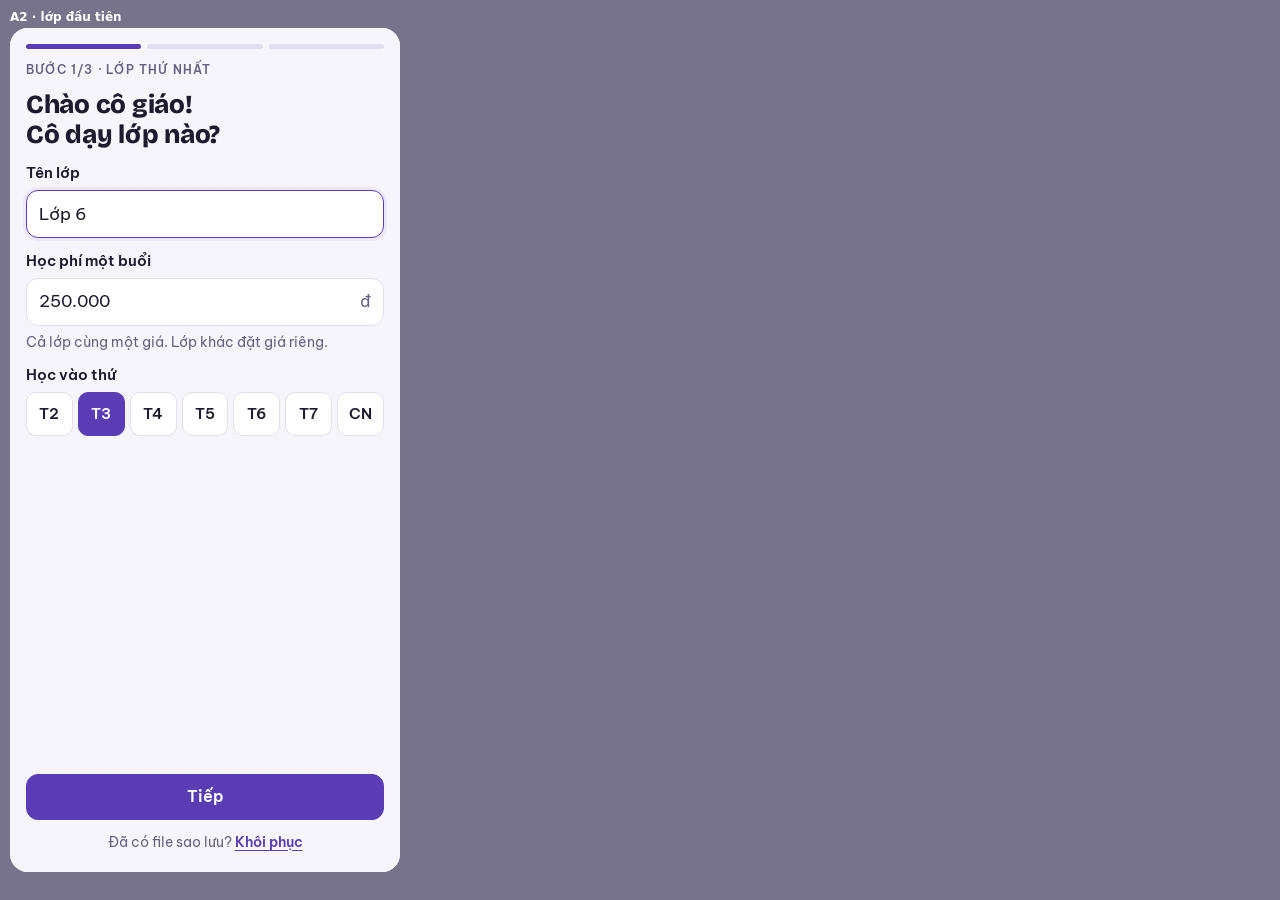
==== tests/screens.html @ 45b94567 "Sổ học phí MVP: điểm danh và tính học phí theo buổi, nhiều lớp Web app cho iPhone, chạy offline, dữ " ====
<!doctype html>
<html lang="vi">
<head><meta charset="utf-8"><title>Sổ học phí · screens</title>
<style>
body { margin: 0; padding: 10px; display: flex; flex-wrap: wrap; gap: 10px; background: #77738a; font: 12px system-ui; }
figure { margin: 0; display: grid; gap: 4px; }
figcaption { color: #fff; font-weight: 600; }
figcaption.err { color: #ffd0d0; }
iframe { width: 390px; height: 844px; border: 0; background: #fff; border-radius: 18px; }
</style></head>
<body>
<script type="module">
// Drives the real app in iframes at iPhone size with a fixed "today". Open with ?g=1 (or 2, 3...) to render one group.
// Each scenario seeds localStorage, loads index.html, then clicks through the screen it shows.
import * as M from "../js/model.js";

const html = await (await fetch("../index.html")).text();
const base = new URL("../", location.href).href;
const sleep = (ms) => new Promise((r) => setTimeout(r, ms));

function sample(today = "2026-10-13") {
  const s = M.emptyState("2026-10-01");
  s.settings.slipTitle = "Lớp Toán cô Phượng";
  M.addClass(s, { name: "Lớp 6", price: 250000, days: [2], startDate: "2026-10-01", students: ["Minh An", "Gia Huy"] });
  M.addClass(s, { name: "Lớp 7", price: 250000, days: [5], startDate: "2026-10-01", students: ["Bảo Ngọc", "Khánh Linh", "Thảo Vy"] });
  M.generate(s, today);
  M.toggleAbsent(s, s.classes[1].id, "2026-10-09", s.students.find((x) => x.name === "Khánh Linh").id, today);
  s.meta.lastBackup = "2026-10-10";
  return s;
}

const S = [
  // group 1: setup
  { g: 1, name: "A2 · lớp đầu tiên", steps: async ({ type, click }) => { await type('[data-f="name"]', "Lớp 6"); await type('[data-f="price"]', "250000"); await click('[data-act="day"]', "T3"); } },
  { g: 1, name: "A3 · học sinh, tên trùng", steps: async ({ type, click, doc }) => {
    await type('[data-f="name"]', "Lớp 6"); await type('[data-f="price"]', "250000"); await click('[data-act="day"]', "T3"); await click('[data-act="setupClassNext"]');
    for (const n of ["Minh An", "Gia Huy"]) { await type('[data-f="tagInput"]', n); doc.querySelector("form").requestSubmit(); await sleep(60); }
    await type('[data-f="tagInput"]', "gia huy");
  } },
  { g: 1, name: "A4 · xem lại 2 lớp", steps: async ({ type, click, doc }) => {
    const addClass = async (name, day, kids) => {
      await type('[data-f="name"]', name); await type('[data-f="price"]', "250000"); await click('[data-act="day"]', day); await click('[data-act="setupClassNext"]');
      for (const n of kids) { await type('[data-f="tagInput"]', n); doc.querySelector("form").requestSubmit(); await sleep(60); }
      await click('[data-act="setupStudentsNext"]');
    };
    await addClass("Lớp 6", "T3", ["Minh An", "Gia Huy"]);
    await click('[data-act="setupAddAnother"]');
    await addClass("Lớp 7", "T6", ["Bảo Ngọc", "Khánh Linh", "Thảo Vy"]);
  } },
  { g: 1, name: "A5 · vào app", steps: async ({ type, click, doc }) => {
    await type('[data-f="name"]', "Lớp 6"); await type('[data-f="price"]', "250000"); await click('[data-act="day"]', "T3"); await click('[data-act="setupClassNext"]');
    await type('[data-f="tagInput"]', "Minh An"); doc.querySelector("form").requestSubmit(); await sleep(60);
    await click('[data-act="setupStudentsNext"]'); await click('[data-act="setupFinish"]');
  } },

  // group 2: today
  { g: 2, name: "B1 · hôm nay có buổi", state: sample },
  { g: 2, name: "B2 · chạm em nghỉ", state: sample, steps: async ({ click }) => click('[data-act="toggle"]', "Gia Huy") },
  { g: 2, name: "B4 · huỷ buổi", state: sample, steps: async ({ click }) => click('[data-act="confirm"]') },
  { g: 2, name: "B3 · ngày không có lịch", date: "2026-10-14", state: () => sample("2026-10-14") },

  // group 3: calendar and slips
  { g: 3, name: "C1 · ngày đã học", state: sample, steps: async ({ click }) => { await click('[data-act="tab"]', "Lịch"); await click('[data-act="pick"][data-d="2026-10-09"]'); } },
  { g: 3, name: "C2 · thêm buổi ngoài lịch", state: sample, steps: async ({ click }) => { await click('[data-act="tab"]', "Lịch"); await click('[data-act="pick"][data-d="2026-10-12"]'); } },
  { g: 3, name: "C3 · báo nghỉ trước", state: sample, steps: async ({ click }) => { await click('[data-act="tab"]', "Lịch"); await click('[data-act="pick"][data-d="2026-10-16"]'); await click('[data-act="toggle"]', "Bảo Ngọc"); } },
  { g: 3, name: "D1 · phiếu Khánh Linh", state: sample, steps: async ({ click }) => { await click('[data-act="tab"]', "Phiếu"); await click('[data-act="slipClass"]', "Lớp 7"); await click('[data-act="slipStudent"]', "Khánh Linh"); } },

  // group 4: settings
  { g: 4, name: "E1 · cài đặt", state: sample, steps: async ({ click }) => click('[data-act="tab"]', "Cài đặt") },
  { g: 4, name: "E3 · trang lớp", state: sample, steps: async ({ click }) => { await click('[data-act="tab"]', "Cài đặt"); await click('[data-page="classes"]'); await click('[data-page="class"]', "Lớp 7"); } },
  { g: 4, name: "E5 · sửa học sinh", state: sample, steps: async ({ click, type }) => { await click('[data-act="tab"]', "Cài đặt"); await click('[data-page="classes"]'); await click('[data-page="class"]', "Lớp 7"); await click('[data-page="student"]', "Thảo Vy"); await type('[data-f="until"]', "2026-09-01"); } },
  { g: 4, name: "F1 · học phí từ ngày cũ", state: sample, steps: async ({ click, type }) => { await click('[data-act="tab"]', "Cài đặt"); await click('[data-page="classes"]'); await click('[data-page="class"]', "Lớp 6"); await click('[data-page="price"]'); await type('[data-f="price"]', "280000"); await type('[data-f="from"]', "2026-10-06"); } },

  // group 5: schedule and backup
  { g: 5, name: "F2 · đổi lịch, hỏi lại", state: () => { const s = sample(); M.toggleAbsent(s, s.classes[1].id, "2026-10-16", s.students.find((x) => x.name === "Bảo Ngọc").id, "2026-10-13"); return s; },
    steps: async ({ click }) => { await click('[data-act="tab"]', "Cài đặt"); await click('[data-page="classes"]'); await click('[data-page="class"]', "Lớp 7"); await click('[data-page="days"]'); await click('[data-act="day"]', "T3"); await click('[data-act="day"]', "T6"); await click('[data-act="saveDays"]'); } },
  { g: 5, name: "G3 · nhắc sao lưu", state: () => { const s = sample(); s.meta.lastBackup = "2026-09-11"; return s; } },
  { g: 5, name: "G1 · sao lưu", state: sample, steps: async ({ click }) => { await click('[data-act="tab"]', "Cài đặt"); await click('[data-page="backup"]'); } },
  { g: 5, name: "G2 · khôi phục", state: sample, steps: async ({ win }) => {
    const text = win.__shp.M.backupText(win.__shp.state, "2026-10-10");
    const dt = new win.DataTransfer(); dt.items.add(new win.File([text], "so-hoc-phi-2026-10-10.json"));
    const input = win.document.getElementById("file"); input.files = dt.files; input.dispatchEvent(new win.Event("change")); await sleep(200);
  } },

  // group 6: whole flows that end somewhere else
  { g: 6, name: "E2 → thêm Lớp 8 từ 01/10", state: sample, steps: async ({ click, type, doc }) => {
    await click('[data-act="tab"]', "Cài đặt"); await click('[data-page="classes"]'); await click('[data-act="addClass"]');
    await type('[data-f="name"]', "Lớp 8"); await type('[data-f="price"]', "300000"); await click('[data-act="day"]', "T5"); await click('[data-act="setupClassNext"]');
    await type('[data-f="tagInput"]', "Lan"); doc.querySelector("form").requestSubmit(); await sleep(60);
    await click('[data-act="setupStudentsNext"]'); await type('[data-f="startDate"]', "2026-10-01"); await click('[data-act="setupAddFinish"]');
  } },
  { g: 6, name: "E3 · ngừng dạy, đổi tên", state: sample, steps: async ({ click, type }) => {
    await click('[data-act="tab"]', "Cài đặt"); await click('[data-page="classes"]'); await click('[data-page="class"]', "Lớp 7");
    await click('[data-page="rename"]'); await type('[data-f="name"]', "Lớp 6"); await type('[data-f="name"]', "Lớp 8"); await click('[data-act="saveRename"]');
    await click('[data-act="confirm"][data-key="stop"]'); await type('[data-f="stopFrom"]', "2026-10-14"); await click('[data-act="stopClass"]');
  } },
  { g: 6, name: "G2 → khôi phục xong", state: sample, steps: async ({ win, click }) => {
    const s = structuredClone(win.__shp.state); s.classes[0].name = "Lớp từ file";
    const text = win.__shp.M.backupText(s, "2026-10-10");
    const dt = new win.DataTransfer(); dt.items.add(new win.File([text], "so-hoc-phi-2026-10-10.json"));
    const input = win.document.getElementById("file"); input.files = dt.files; input.dispatchEvent(new win.Event("change")); await sleep(200);
    await click('[data-act="doRestore"]');
  } },
  { g: 6, name: "Phiếu · 2 mức giá", state: () => { const s = sample(); M.setPrice(s, s.classes[0].id, "2026-10-10", 280000); return s; }, steps: async ({ click }) => click('[data-act="tab"]', "Phiếu") },
];

const g = new URLSearchParams(location.search).get("g");
for (const sc of S.filter((x) => !g || String(x.g) === g)) {
  localStorage.clear();
  if (sc.state) localStorage.setItem("so-hoc-phi", JSON.stringify(sc.state()));
  const [y, m, d] = (sc.date ?? "2026-10-13").split("-").map(Number);
  const fake = `<script>(()=>{const R=Date,F=new R(${y},${m - 1},${d},9,0,0).getTime();class FD extends R{constructor(...a){a.length?super(...a):super(F)}static now(){return F}}window.Date=FD;})()<\/script>`;
  const fig = document.createElement("figure");
  const cap = document.createElement("figcaption");
  cap.textContent = sc.name;
  const f = document.createElement("iframe");
  f.srcdoc = html.replace("<head>", `<head><base href="${base}">${fake}`);
  fig.append(cap, f);
  document.body.append(fig);
  await new Promise((r) => (f.onload = r));
  await sleep(400);
  const doc = f.contentDocument;
  const click = async (sel, text) => {
    const find = () => [...doc.querySelectorAll(sel)].find((e) => !text || e.textContent.includes(text));
    for (let i = 0; i < 20 && !find(); i++) await sleep(100);
    const el = find();
    if (!el) throw new Error(`not found: ${sel} ${text ?? ""}`);
    el.click();
    await sleep(80);
  };
  const type = async (sel, value) => {
    const el = doc.querySelector(sel);
    if (!el) throw new Error(`not found: ${sel}`);
    el.value = value;
    el.dispatchEvent(new Event("input", { bubbles: true }));
    el.dispatchEvent(new FocusEvent("focusout", { bubbles: true }));
    await sleep(50);
  };
  try {
    await sc.steps?.({ click, type, doc, win: f.contentWindow });
  } catch (e) {
    cap.textContent += ` · LỖI: ${e.message}`;
    cap.className = "err";
  }
  doc.getElementById("toast")?.setAttribute("data-keep", "1");
}
document.body.dataset.done = "1";
</script>
</body>
</html>
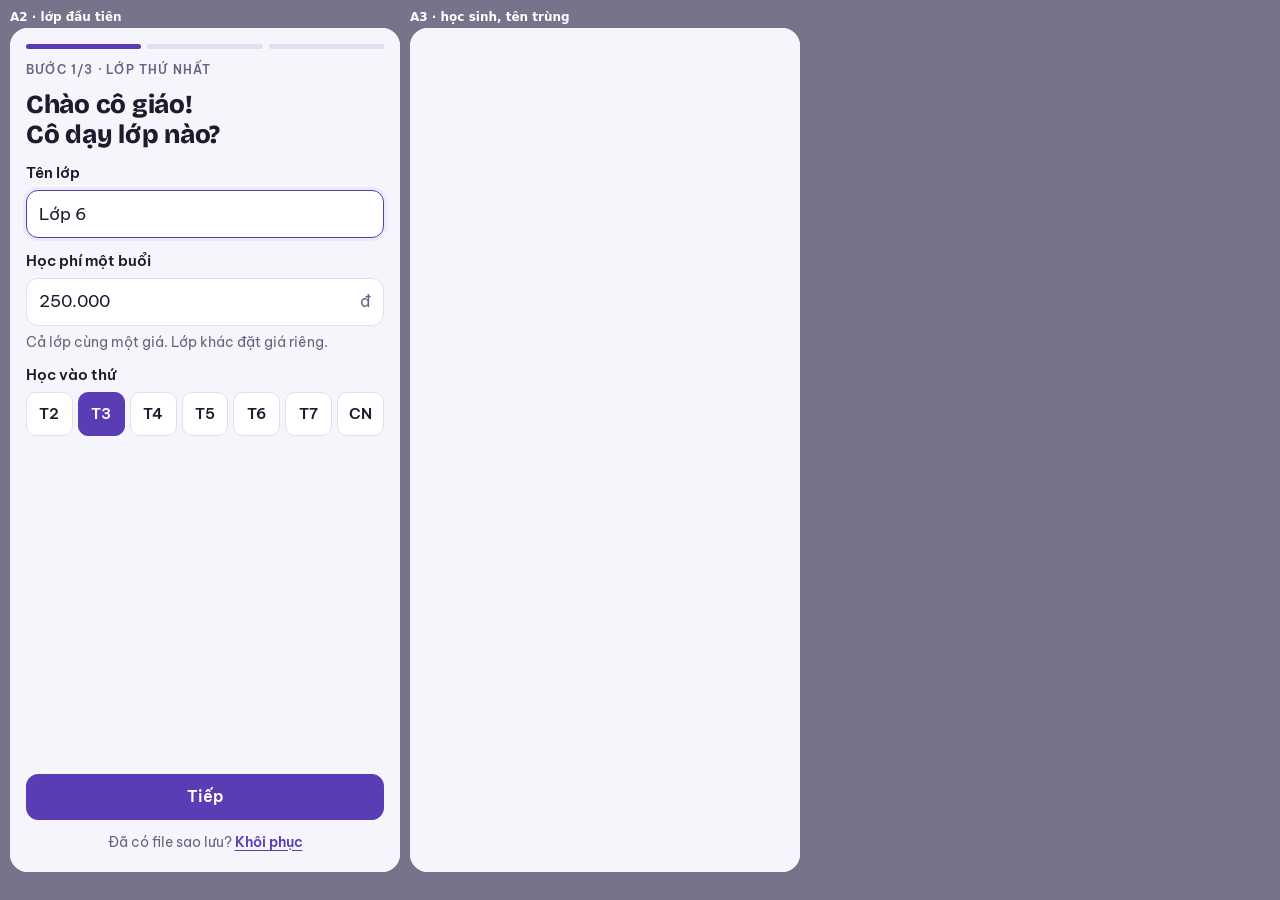
==== commit 1078d50f: "Thêm mục Hướng dẫn sử dụng trong Cài đặt Co-Authored-By: Claude Opus 5.5 <noreply@anthropic.com>" ====
--- a/tests/screens.html
+++ b/tests/screens.html
@@ -101,6 +101,8 @@
     const input = win.document.getElementById("file"); input.files = dt.files; input.dispatchEvent(new win.Event("change")); await sleep(200);
     await click('[data-act="doRestore"]');
   } },
+  { g: 7, name: "E1 · có mục Hướng dẫn", state: sample, steps: async ({ click }) => click('[data-act="tab"]', "Cài đặt") },
+  { g: 7, name: "Hướng dẫn · mở một mục", state: sample, steps: async ({ click, doc }) => { await click('[data-act="tab"]', "Cài đặt"); await click('[data-page="guide"]'); doc.querySelector("details.guide").open = true; } },
   { g: 6, name: "Phiếu · 2 mức giá", state: () => { const s = sample(); M.setPrice(s, s.classes[0].id, "2026-10-10", 280000); return s; }, steps: async ({ click }) => click('[data-act="tab"]', "Phiếu") },
 ];
 
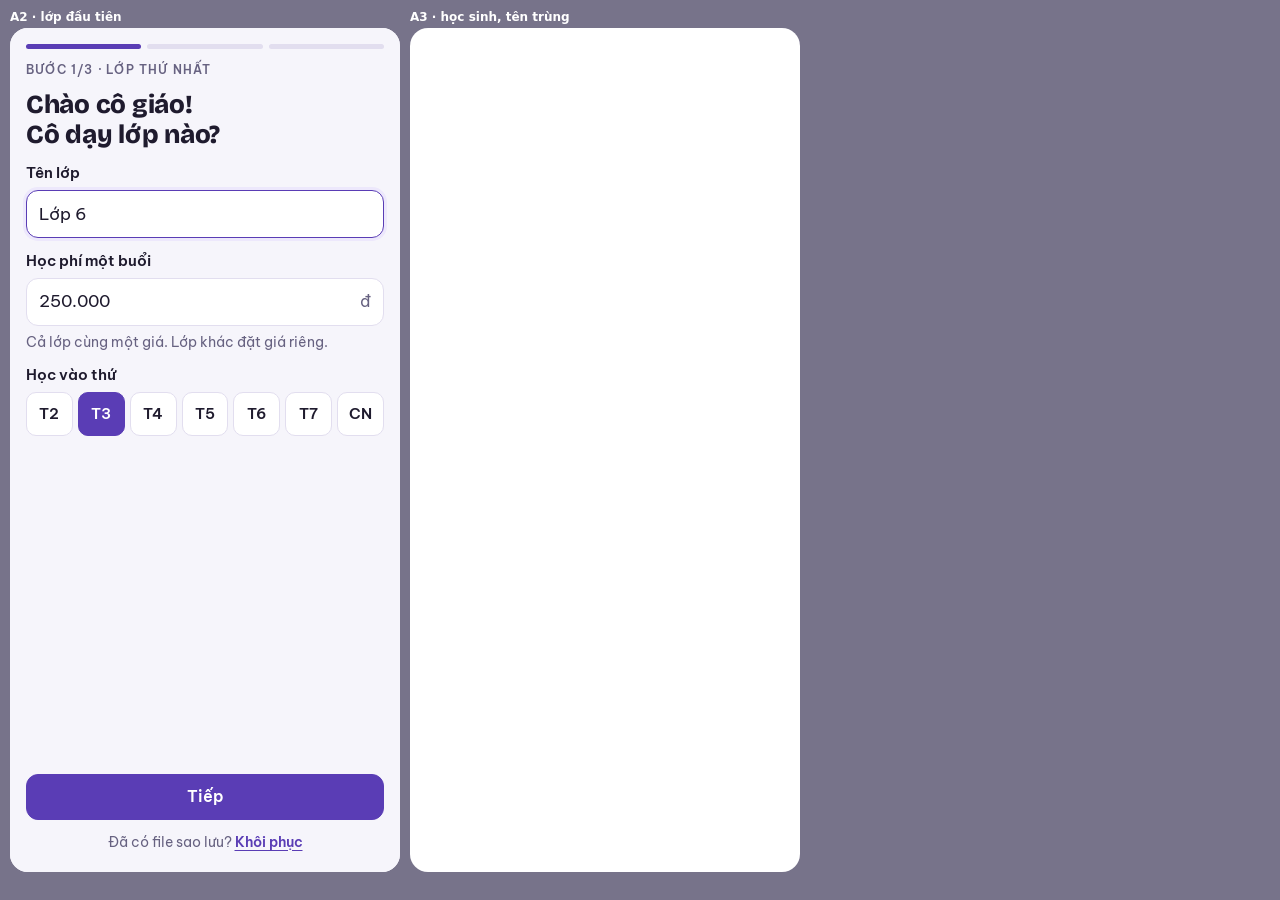
==== commit d8e58309: "Ví dụ tên trên phiếu: Lớp Tiếng Anh cô Phượng Co-Authored-By: Claude Opus 5.5 <noreply@anthropic.com" ====
--- a/tests/screens.html
+++ b/tests/screens.html
@@ -20,7 +20,7 @@
 
 function sample(today = "2026-10-13") {
   const s = M.emptyState("2026-10-01");
-  s.settings.slipTitle = "Lớp Toán cô Phượng";
+  s.settings.slipTitle = "Lớp Tiếng Anh cô Phượng";
   M.addClass(s, { name: "Lớp 6", price: 250000, days: [2], startDate: "2026-10-01", students: ["Minh An", "Gia Huy"] });
   M.addClass(s, { name: "Lớp 7", price: 250000, days: [5], startDate: "2026-10-01", students: ["Bảo Ngọc", "Khánh Linh", "Thảo Vy"] });
   M.generate(s, today);
